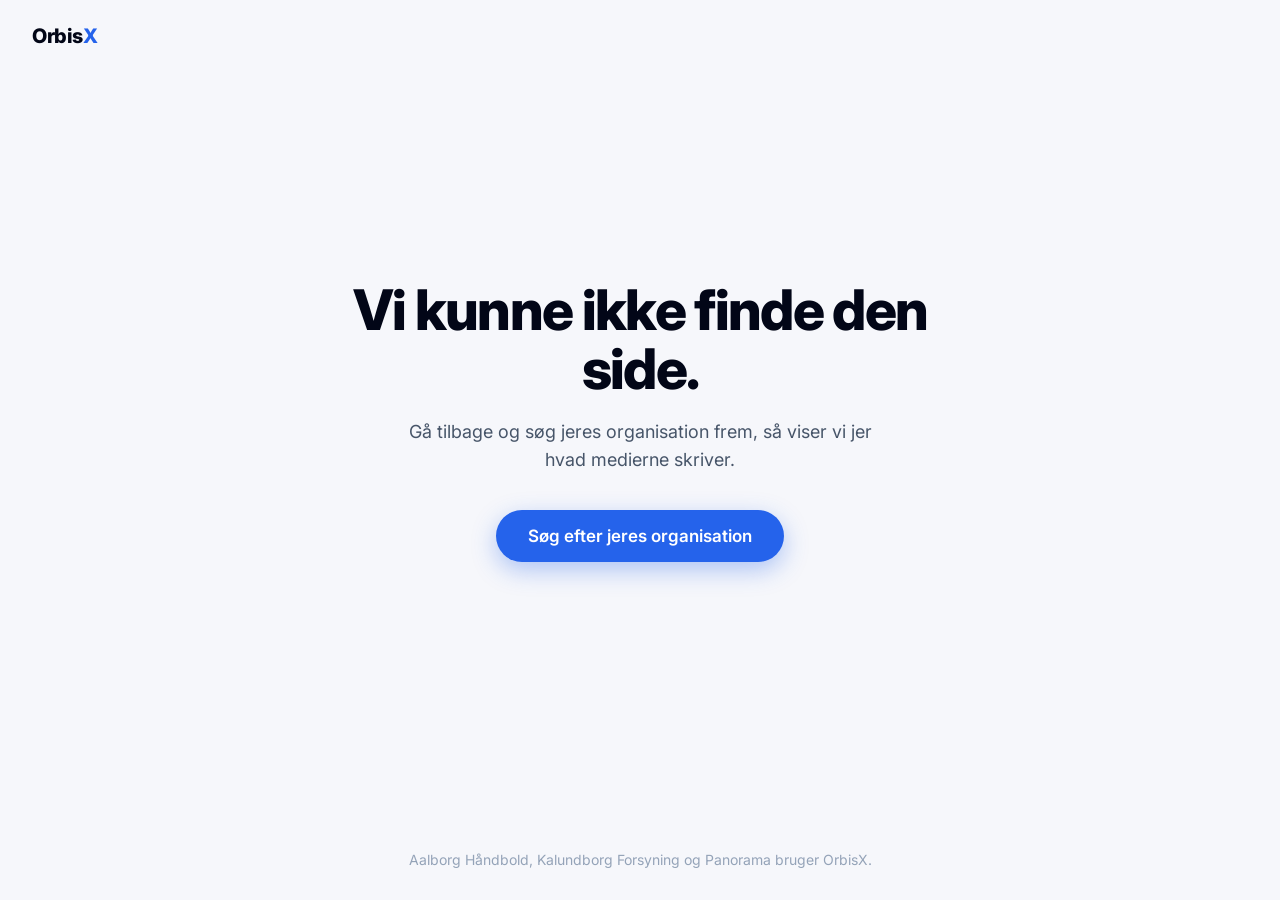
==== landing.html @ 537d1e96 "OrbisX landing-funnel prototype: frontpage med org-søgning + dynamisk landing pr. org Co-Authored-By" ====
<!doctype html>
<html lang="da">
<head>
  <meta charset="utf-8">
  <meta name="viewport" content="width=device-width, initial-scale=1">
  <title>OrbisX — Jeres mediebillede</title>
  <link rel="preconnect" href="https://fonts.googleapis.com">
  <link href="https://fonts.googleapis.com/css2?family=Inter:wght@400;600;800&display=swap" rel="stylesheet">
  <link rel="stylesheet" href="style.css">
</head>
<body>
  <header class="topbar">
    <a class="wordmark" href="./">Orbis<span>X</span></a>
  </header>

  <main id="content">
    <!-- udfyldes af script -->
  </main>

  <footer>Aalborg Håndbold, Kalundborg Forsyning og Panorama bruger OrbisX.</footer>

  <script src="app.js"></script>
  <script>
    const QUOTES = {
      sport: {
        text: '"Det er virkelig rart at have alle nyheder samlet på ét sted. Vi har en skærm på kontoret, hvor de seneste nyheder for os ruller over hele tiden, så vi alle ved, hvad der rører sig."',
        who: 'Martin Stigaard Skammelsen', role: 'Marketing- og oplevelseschef, Aalborg Håndbold'
      },
      forsyning: {
        text: '"Vi har valgt orbis, fordi deres produkt tilbyder opdateringer i \'real-time\' og derudover er deres nyhedsagenter ligetil og enormt funktionelle. I de år jeg har arbejdet med medier, har jeg ikke set et produkt tilbyde de features til en så konkurrencedygtig pris."',
        who: 'William Ejsing', role: 'Presseansvarlig, Kalundborg Forsyning'
      },
      privat: {
        text: '"Vi har en travl hverdag, så vi har ikke tid til at holde øje med vores brand i medierne. Vi tjekker orbis 3-4 gange i måneden, og det er trygt at vide, at agenterne har samlet det hele sammen til os – og vi bliver faktisk nævnt oftere og på andre medier, end vi lige havde regnet med. Det har frigivet dyrebar tid, at vi ikke skal surfe rundt for at holde os opdateret."',
        who: 'Camilla Panorama Højlund', role: 'Medejer, Panorama'
      }
    };

    const SPORT = ['haandbold', 'fodbold', 'boldklub', 'idraet', 'sport', 'klub', 'gymnastik', 'ishockey', 'badminton', 'elite', 'atletik', 'svoemme'];
    const FORSYNING = ['forsyning', 'vand', 'energi', 'varme', 'affald', 'renovation', 'spildevand', 'fjernvarme', 'elnet'];

    function segmentFor(slug) {
      if (SPORT.some(w => slug.includes(w))) return 'sport';
      if (FORSYNING.some(w => slug.includes(w))) return 'forsyning';
      return 'privat';
    }

    const slug = new URLSearchParams(location.search).get('org') || '';
    const main = document.getElementById('content');

    fetch('demo-index.json').then(r => r.json()).then(slugs => {
      if (!slug || !slugs.includes(slug)) {
        main.innerHTML = `
          <h1>Vi kunne ikke finde den side.</h1>
          <p class="lead">Gå tilbage og søg jeres organisation frem, så viser vi jer hvad medierne skriver.</p>
          <a class="cta" href="./">Søg efter jeres organisation</a>`;
        return;
      }

      const name = displayName(slug);
      const q = QUOTES[segmentFor(slug)];
      const demoUrl = `https://orbisx.ai/dk/da/demo/${slug}`;

      document.title = `OrbisX — ${name} i medierne`;
      main.innerHTML = `
        <p class="eyebrow">Live mediebillede</p>
        <h1>${name} er i mediebilledet.</h1>
        <p class="lead">OrbisX følger danske medier døgnet rundt og samler løbende omtaler af ${name} på en åben side. Den er klar nu, og I kan se den uden at oprette noget.</p>
        <a class="cta" href="${demoUrl}">Se jeres mediebillede live</a>
        <p class="cta-sub">Åbner jeres side på orbisx.ai. Opdateres løbende.</p>
        <figure class="quote-card">
          <blockquote>${q.text}</blockquote>
          <figcaption><strong>${q.who}</strong> · ${q.role}</figcaption>
        </figure>`;
    });
  </script>
</body>
</html>
---- style.css ----
/* OrbisX landing-prototype — design-tokens matcher dashboard-prototypen */
:root {
  --navy: #020617;
  --blue: #2563eb;
  --sky: #60a5fa;
  --bg: #f6f7fb;
  --card: #fff;
  --ink-soft: #475569;
  --ink-faint: #94a3b8;
  --radius: 16px;
}

* { box-sizing: border-box; margin: 0; padding: 0; }

body {
  font-family: Inter, system-ui, -apple-system, sans-serif;
  background: var(--bg);
  color: var(--navy);
  min-height: 100vh;
  display: flex;
  flex-direction: column;
}

.topbar {
  display: flex;
  justify-content: space-between;
  align-items: center;
  padding: 24px 32px;
}

.wordmark {
  font-weight: 800;
  font-size: 20px;
  letter-spacing: -0.02em;
  color: var(--navy);
  text-decoration: none;
}
.wordmark span { color: var(--blue); }

main {
  flex: 1;
  display: flex;
  flex-direction: column;
  justify-content: center;
  align-items: center;
  padding: 48px 24px 96px;
  text-align: center;
}

h1 {
  font-size: clamp(32px, 6vw, 56px);
  font-weight: 800;
  letter-spacing: -0.03em;
  line-height: 1.05;
  max-width: 16ch;
}

.lead {
  margin-top: 20px;
  font-size: 18px;
  color: var(--ink-soft);
  max-width: 44ch;
  line-height: 1.55;
}

/* Søgefelt */
.search {
  position: relative;
  margin-top: 40px;
  width: min(560px, 100%);
  text-align: left;
}

.search input {
  width: 100%;
  font: inherit;
  font-size: 18px;
  padding: 18px 24px;
  border: 2px solid transparent;
  border-radius: var(--radius);
  background: var(--card);
  box-shadow: 0 4px 24px rgba(2, 6, 23, 0.10);
  outline: none;
  transition: border-color 0.15s;
}
.search input:focus { border-color: var(--blue); }

.suggestions {
  position: absolute;
  top: calc(100% + 8px);
  left: 0;
  right: 0;
  background: var(--card);
  border-radius: var(--radius);
  box-shadow: 0 12px 40px rgba(2, 6, 23, 0.16);
  overflow: hidden;
  z-index: 10;
}
.suggestions:empty { display: none; }

.suggestions a {
  display: block;
  padding: 14px 24px;
  text-decoration: none;
  color: var(--navy);
  font-size: 16px;
}
.suggestions a:hover, .suggestions a.active { background: #eef2ff; }
.suggestions .none { padding: 14px 24px; color: var(--ink-faint); font-size: 15px; }

.hint { margin-top: 16px; font-size: 14px; color: var(--ink-faint); }

/* Landing */
.eyebrow {
  font-size: 14px;
  font-weight: 600;
  letter-spacing: 0.08em;
  text-transform: uppercase;
  color: var(--blue);
  margin-bottom: 16px;
}

.cta {
  display: inline-block;
  margin-top: 36px;
  background: var(--blue);
  color: #fff;
  font-weight: 600;
  font-size: 17px;
  padding: 16px 32px;
  border-radius: 999px;
  text-decoration: none;
  box-shadow: 0 8px 24px rgba(37, 99, 235, 0.35);
  transition: transform 0.12s, box-shadow 0.12s;
}
.cta:hover { transform: translateY(-1px); box-shadow: 0 12px 32px rgba(37, 99, 235, 0.42); }

.cta-sub { margin-top: 14px; font-size: 14px; color: var(--ink-faint); }

.quote-card {
  margin-top: 64px;
  background: var(--card);
  border-radius: var(--radius);
  box-shadow: 0 1px 3px rgba(2, 6, 23, 0.08);
  padding: 32px 36px;
  max-width: 560px;
  text-align: left;
}
.quote-card blockquote {
  font-size: 16px;
  line-height: 1.6;
  color: var(--navy);
}
.quote-card figcaption {
  margin-top: 16px;
  font-size: 14px;
  color: var(--ink-soft);
}
.quote-card figcaption strong { color: var(--navy); }

footer {
  padding: 32px 24px;
  text-align: center;
  font-size: 14px;
  color: var(--ink-faint);
}

@media (max-width: 600px) {
  .topbar { padding: 18px 20px; }
  main { padding-bottom: 64px; }
}
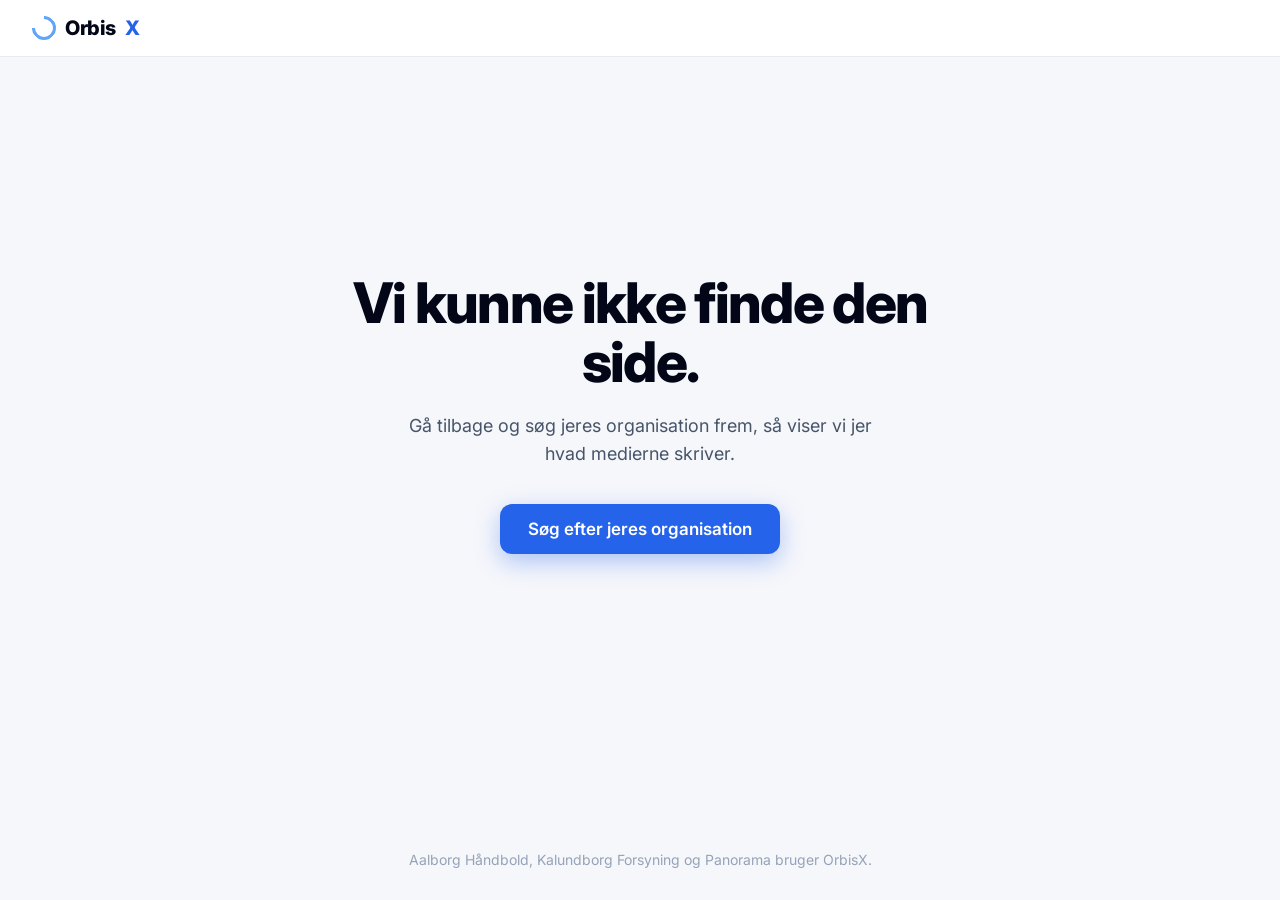
==== commit ce6a7b22: "Landing matcher webappens brand (ring-logo, hvid topbar, knap-radius) + kontakt til holmstad@orbisx." ====
--- a/landing.html
+++ b/landing.html
@@ -10,7 +10,7 @@
 </head>
 <body>
   <header class="topbar">
-    <a class="wordmark" href="./">Orbis<span>X</span></a>
+    <a class="wordmark" href="./"><span class="ring"></span>Orbis<span>X</span></a>
   </header>
 
   <main id="content">
@@ -68,6 +68,8 @@
         <p class="lead">OrbisX følger danske medier døgnet rundt og samler løbende omtaler af ${name} på en åben side. Den er klar nu, og I kan se den uden at oprette noget.</p>
         <a class="cta" href="${demoUrl}">Se jeres mediebillede live</a>
         <p class="cta-sub">Åbner jeres side på orbisx.ai. Opdateres løbende.</p>
+        <p class="cta-sub" style="margin-top:6px">Tester du demo-forløbet?
+          <a href="https://sergentisaf.github.io/orbisx-dashboard-preview/demo.html">Fortsæt til den forbedrede demo-side →</a></p>
         <figure class="quote-card">
           <blockquote>${q.text}</blockquote>
           <figcaption><strong>${q.who}</strong> · ${q.role}</figcaption>
--- a/style.css
+++ b/style.css
@@ -25,10 +25,15 @@
   display: flex;
   justify-content: space-between;
   align-items: center;
-  padding: 24px 32px;
+  padding: 16px 32px;
+  background: var(--card);
+  border-bottom: 1px solid #e7eaf0;
 }
 
 .wordmark {
+  display: flex;
+  align-items: center;
+  gap: 9px;
   font-weight: 800;
   font-size: 20px;
   letter-spacing: -0.02em;
@@ -36,6 +41,11 @@
   text-decoration: none;
 }
 .wordmark span { color: var(--blue); }
+.wordmark .ring {
+  width: 24px; height: 24px; border-radius: 50%;
+  border: 3px solid var(--sky); border-top-color: transparent;
+  transform: rotate(-45deg);
+}
 
 main {
   flex: 1;
@@ -127,8 +137,8 @@
   color: #fff;
   font-weight: 600;
   font-size: 17px;
-  padding: 16px 32px;
-  border-radius: 999px;
+  padding: 15px 28px;
+  border-radius: 12px;
   text-decoration: none;
   box-shadow: 0 8px 24px rgba(37, 99, 235, 0.35);
   transition: transform 0.12s, box-shadow 0.12s;
